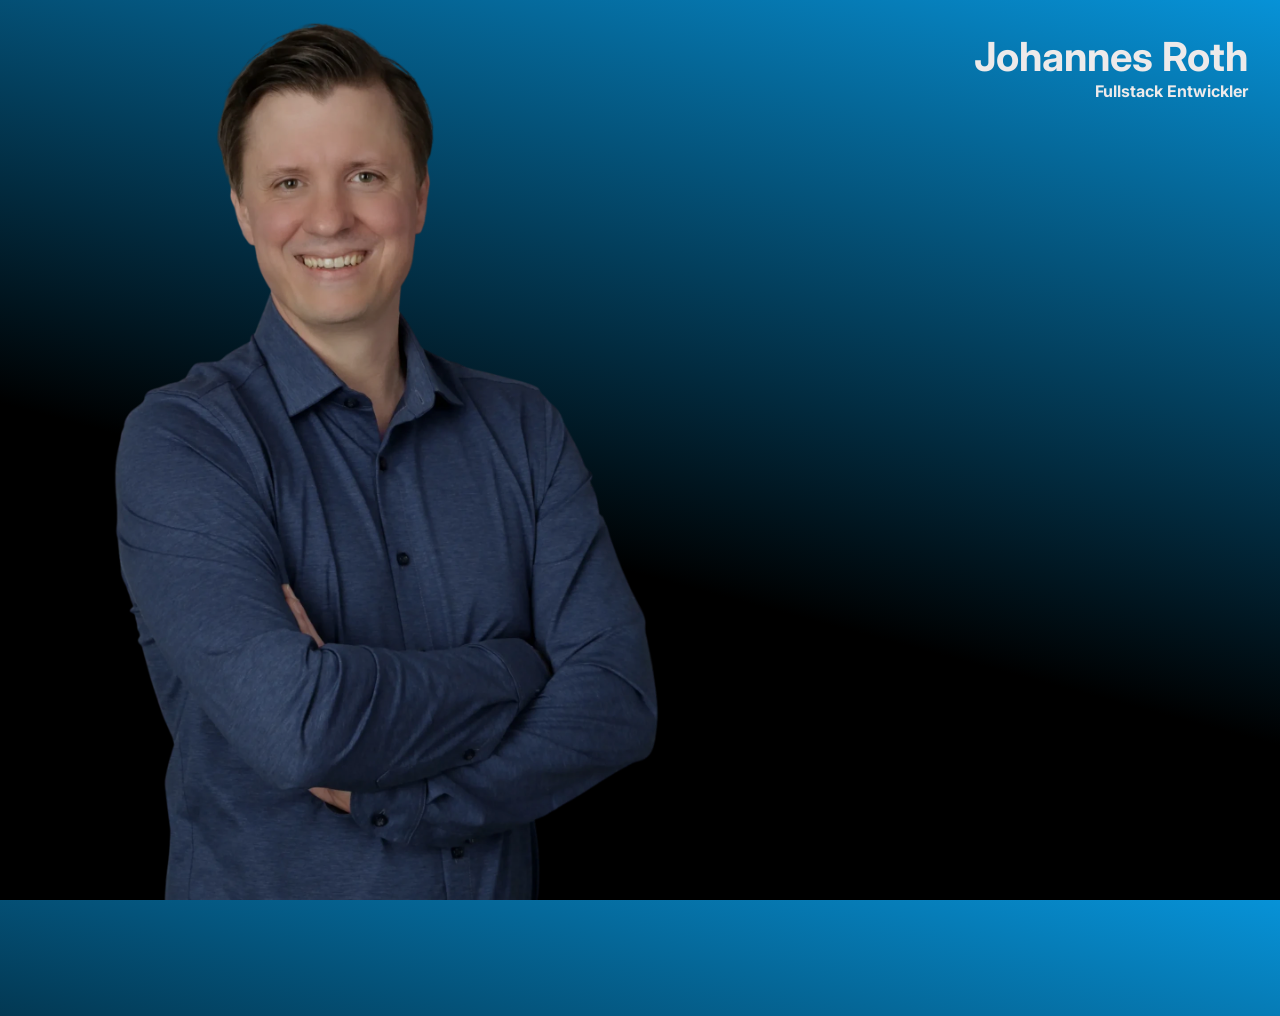
==== index.html @ 800f770d "first commit" ====
<!DOCTYPE html>
<html lang="en">

<head>
    <meta charset="UTF-8">
    <meta name="viewport" content="width=device-width, initial-scale=1.0">
    <title>Johannes Roth - Fullstack Developer</title>
    <link rel="stylesheet" href="./styles/base.css">
    <link rel="stylesheet" href="./styles/styles.css">
    <link rel="stylesheet" href="./styles/header.css">
    <script src="js/animations.js"></script>
    <script src="https://www.w3schools.com/lib/w3.js"></script>
</head>

<body onload="animateTitle()">
    <!-- <header w3-include-html="/html/header.html"></header> -->
    <div class="mainCont">
        <img class="titlePic" src="./assets/img/protrait_small.webp" alt="">
        <div class="title">
            <div class="titleText" id="title">
                <h1>Johannes Roth</h1>
                <h2>Fullstack Entwickler</h2>
            </div>
            <div class="content" id="content">
                <div class="navbar">
                    <nav>
                        <a href="">About me</a>
                        <a href="">TechStack</a>
                        <a href="">Portfolio</a>
                        <a href="">Kontakt</a>
                    </nav>

                    <!-- <div class="icons">
                        <img src="./assets/icons/mail.svg" alt="">
                        <img src="./assets/icons/phone.svg" alt="">
                    </div> -->
                </div>

            </div>
        </div>


    </div>
    <script>w3.includeHTML();</script>
</body>

</html>
---- styles/base.css ----
:root {
    --bg: rgb(1, 3, 6);
    --font: rgb(237, 234, 234);
    --br: 8px;
}

@font-face {
    font-family: 'Inter';
    src: url(./../assets/fonts/Inter/Inter-VariableFont_opsz\,wght.ttf);
    font-weight: 100 900;
    font-style: normal;
    font-size: 14px;
}

body {
    width: 100%;
    height: 100dvh;
    color: var(--font);
    font-family: 'Inter';
    display: flex;
    flex-direction: column;
    overflow: hidden;
    margin: 0;
    padding: 0px 32px;
    box-sizing: border-box;
    /* background-color: var(--bg); */
    background: linear-gradient(15deg, black 40%, rgb(7, 146, 215));
}

h1 {
    font-size: 112px;
    margin: 0;
}

h2 {
    font-size: 72px;
    margin: 0;
}

a {
    color: var(--font);
    text-decoration: none;
}
---- styles/styles.css ----
.titlePic {
    min-width: clamp(300px, 40vw, 500px);
    filter: brightness(80%);
    /* border-radius: 40%; */
    /* margin-bottom: 100px; */
    /* background-color: white; */
}

.mainCont {
    width: 100%;
    height: 100%;
    display: flex;

}

.title {
    flex: 1 1;
    display: flex;
    flex-direction: column;
    align-items: center;
    justify-content: center;
    position: relative;
}

.titleText {
    display: flex;
    flex-direction: column;
    align-items: flex-end;
    /* animation: title 5s ease forwards; */
    position: absolute;
    top: 50%;
    right: 50%;
    transform: translate(50%, -50%);
    transition: top 4s ease-in-out, right 4s ease-in-out, transform 4s ease-in-out;
}

.slide {
    top: 32px;
    right: 0px;
    transform: translate(0, 0);

}

.slide h1 {
    transition: font-size 5s ease-in-out;
    font-size: 40px;

}

.slide h2 {
    transition: font-size 5s ease-in-out;
    font-size: 16px;

}

.content {
    width: 100%;
    height: 100%;
    position: absolute;
    top: 116px;
    left: 0;
    opacity: 0;
}


.show {

    opacity: 1;
    transition: opacity 0.6s ease-in-out;
}

.navbar {
    width: 100%;
    height: 60px;
    display: flex;
    align-items: center;
    justify-content: space-between;
    background-color: rgba(0, 0, 0, 0.153);
    border-radius: var(--br);
    padding: 32px;
    box-sizing: border-box;
}

nav {
    width: 100%;

    display: flex;
    align-items: center;
    /* justify-content: flex-end; */
    gap: 24px;



}

.icons {
    display: flex;
    gap: 24px;
}

.icons img {
    filter: invert(100%);
    width: 24px;
}

@keyframes title {
    0% {
        /* filter: brightness(100%); */
        opacity: 1;

    }

    100% {
        /* filter: brightness(20%); */
        opacity: 0.05;
        top: 0;
    }
}
---- styles/header.css ----
.headerInner {
    width: 100%;
    display: flex;
    justify-content: space-between;
    align-items: center;
}
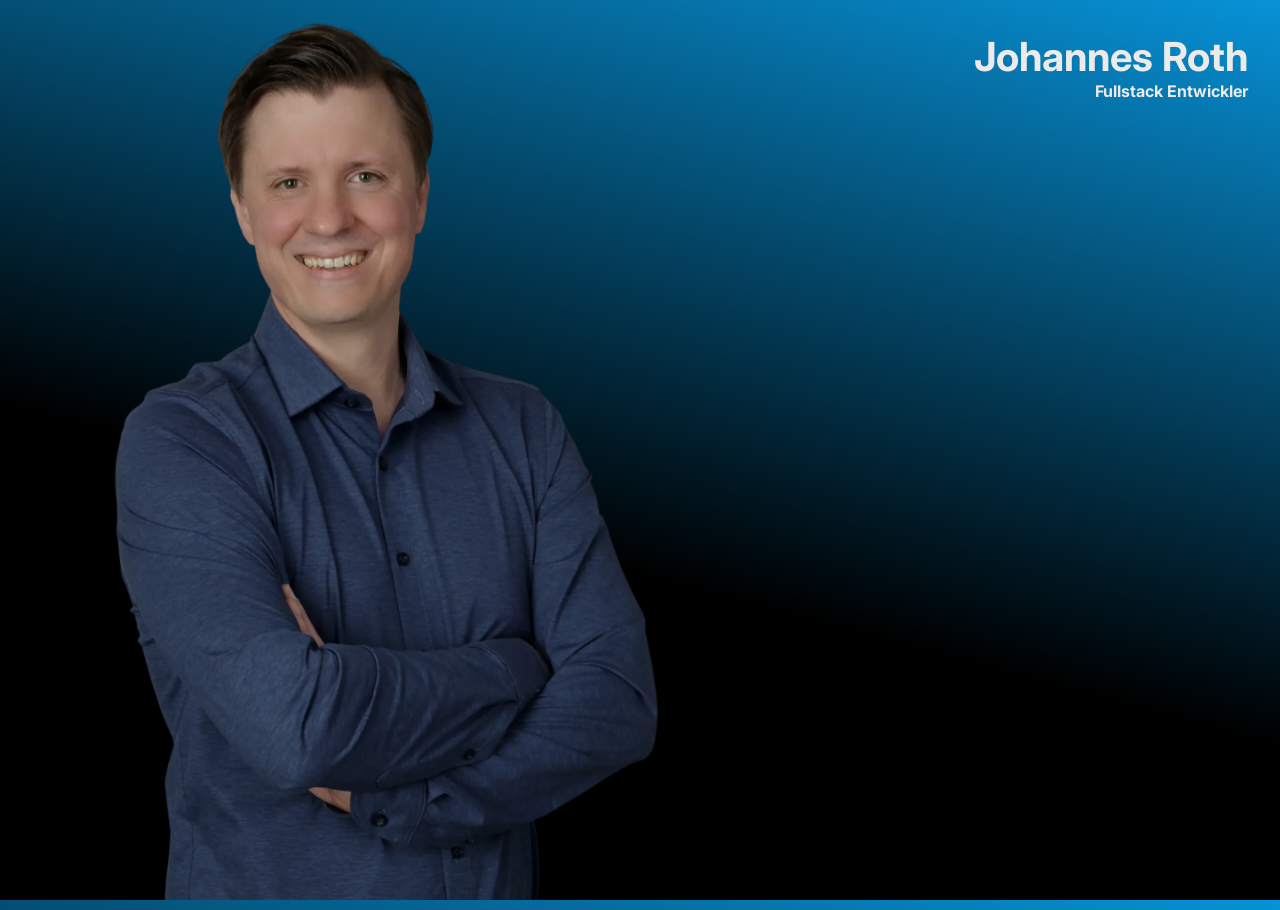
==== commit f7139d7b: "works on stack section" ====
--- a/index.html
+++ b/index.html
@@ -8,12 +8,15 @@
     <link rel="stylesheet" href="./styles/base.css">
     <link rel="stylesheet" href="./styles/styles.css">
     <link rel="stylesheet" href="./styles/header.css">
+    <link rel="stylesheet" href="./styles/stack.css">
+    <script src="js/data.js"></script>
     <script src="js/animations.js"></script>
+    <script src="js/rendering.js"></script>
     <script src="https://www.w3schools.com/lib/w3.js"></script>
 </head>
 
-<body onload="animateTitle()">
-    <!-- <header w3-include-html="/html/header.html"></header> -->
+<body onload="animateTitle(); loadSection('about')">
+
     <div class="mainCont">
         <img class="titlePic" src="./assets/img/protrait_small.webp" alt="">
         <div class="title">
@@ -22,18 +25,12 @@
                 <h2>Fullstack Entwickler</h2>
             </div>
             <div class="content" id="content">
-                <div class="navbar">
-                    <nav>
-                        <a href="">About me</a>
-                        <a href="">TechStack</a>
-                        <a href="">Portfolio</a>
-                        <a href="">Kontakt</a>
-                    </nav>
+                <header w3-include-html="/html/navbar.html"></header>
 
-                    <!-- <div class="icons">
-                        <img src="./assets/icons/mail.svg" alt="">
-                        <img src="./assets/icons/phone.svg" alt="">
-                    </div> -->
+
+                <div>
+                    <div class="section" id="about" w3-include-html="/html/aboutme.html"></div>
+                    <div class="section" id="stack" w3-include-html="/html/stack.html"></div>
                 </div>
 
             </div>
--- a/styles/base.css
+++ b/styles/base.css
@@ -2,6 +2,7 @@
     --bg: rgb(1, 3, 6);
     --font: rgb(237, 234, 234);
     --br: 8px;
+    --ch: calc(100dvh - 166px);
 }
 
 @font-face {
@@ -40,4 +41,9 @@
 a {
     color: var(--font);
     text-decoration: none;
+}
+
+section, div{
+    box-sizing: border-box;
+    margin: 0;
 }
--- a/styles/styles.css
+++ b/styles/styles.css
@@ -1,5 +1,6 @@
 .titlePic {
-    min-width: clamp(300px, 40vw, 500px);
+    min-width: clamp(200px, 30vw, 500px);
+
     filter: brightness(80%);
     /* border-radius: 40%; */
     /* margin-bottom: 100px; */
@@ -55,7 +56,7 @@
 
 .content {
     width: 100%;
-    height: 100%;
+    height: var(--ch);
     position: absolute;
     top: 116px;
     left: 0;
@@ -69,29 +70,7 @@
     transition: opacity 0.6s ease-in-out;
 }
 
-.navbar {
-    width: 100%;
-    height: 60px;
-    display: flex;
-    align-items: center;
-    justify-content: space-between;
-    background-color: rgba(0, 0, 0, 0.153);
-    border-radius: var(--br);
-    padding: 32px;
-    box-sizing: border-box;
-}
 
-nav {
-    width: 100%;
-
-    display: flex;
-    align-items: center;
-    /* justify-content: flex-end; */
-    gap: 24px;
-
-
-
-}
 
 .icons {
     display: flex;
@@ -101,6 +80,25 @@
 .icons img {
     filter: invert(100%);
     width: 24px;
+}
+
+.section {
+    position: absolute;
+    top: 60px;
+    left: 0;
+    width: 100%;
+    height: var(--ch);
+    padding: 24px;
+    display: none;
+
+    justify-content: center;
+    align-items: center;
+    /* border-radius: 30px;
+    border: solid; */
+}
+
+.visible {
+    display: flex !important;
 }
 
 @keyframes title {
--- a/styles/header.css
+++ b/styles/header.css
@@ -1,6 +1,23 @@
-.headerInner {
+.navbar {
     width: 100%;
+    height: 60px;
     display: flex;
+    align-items: center;
     justify-content: space-between;
+    background-color: rgba(0, 0, 0, 0.153);
+    border-radius: var(--br);
+    padding: 32px;
+    box-sizing: border-box;
+}
+
+nav {
+    width: 100%;
+
+    display: flex;
     align-items: center;
+    /* justify-content: flex-end; */
+    gap: 24px;
+
+
+
 }
--- a/styles/stack.css
+++ b/styles/stack.css
@@ -0,0 +1,110 @@
+.skillIcons {
+    width: 100%;
+    display: flex;
+
+    justify-content: center;
+    align-items: flex-start;
+    box-sizing: border-box;
+    gap: 20px;
+
+
+}
+
+.iconContainer {
+    width: 100%;
+    max-width: clamp(360px, 40vw, 900px);
+    /* display: flex;
+    justify-content: flex-start;
+    align-items: flex-start;
+    flex-wrap: wrap; */
+    display: grid;
+    grid-template-columns: repeat(4, 1fr);
+    gap: 20px;
+
+}
+
+.flipCard {
+    width: clamp(90px, 8vw, 200px);
+
+    aspect-ratio: 1/1;
+    gap: 5px;
+    transition: transform 0.6s ease-in-out;
+    perspective: 1000px;
+    transform-style: preserve-3d;
+    cursor: pointer;
+}
+
+
+.flipCardInner {
+    position: relative;
+    width: 100%;
+    height: 100%;
+    transition: transform 0.6s ease-in-out;
+    transform-style: preserve-3d;
+    box-shadow: 2px 2px 10px 0px rgba(255, 253, 253, 0.2);
+    border-radius: 6px;
+    box-sizing: border-box;
+
+    background-color: transparent;
+
+}
+
+.flipCardFront {
+    width: 100%;
+    position: absolute;
+    top: 50%;
+    left: 50%;
+    transform: translate(-50%, -50%);
+
+    display: flex;
+    flex-direction: column;
+    align-items: center;
+    gap: 10px;
+    backface-visibility: hidden;
+
+}
+
+.flipCardBack {
+    position: absolute;
+
+    width: 100%;
+    height: 100%;
+    display: flex;
+    flex-direction: column;
+    align-items: center;
+    backface-visibility: hidden;
+
+    transform: rotateY(180deg);
+}
+
+.flipCardBack span {
+    width: 100%;
+    height: fit-content;
+    position: absolute;
+    top: 50%;
+    left: 50%;
+    transform: translate(-50%, -50%);
+    text-align: center;
+    font-size: 16px;
+    font-weight: 500;
+}
+
+.flipCard:hover .flipCardInner {
+    transform: rotateY(180deg);
+}
+
+.flipCard:hover .flipCardFront {
+    transform: scale(0);
+}
+
+.flipCard img {
+    width: clamp(35px, 3vw, 60px);
+
+}
+
+
+@media(max-width: 1024px){
+    .iconContainer{
+        grid-template-columns: repeat(2, 1fr);
+    }
+}
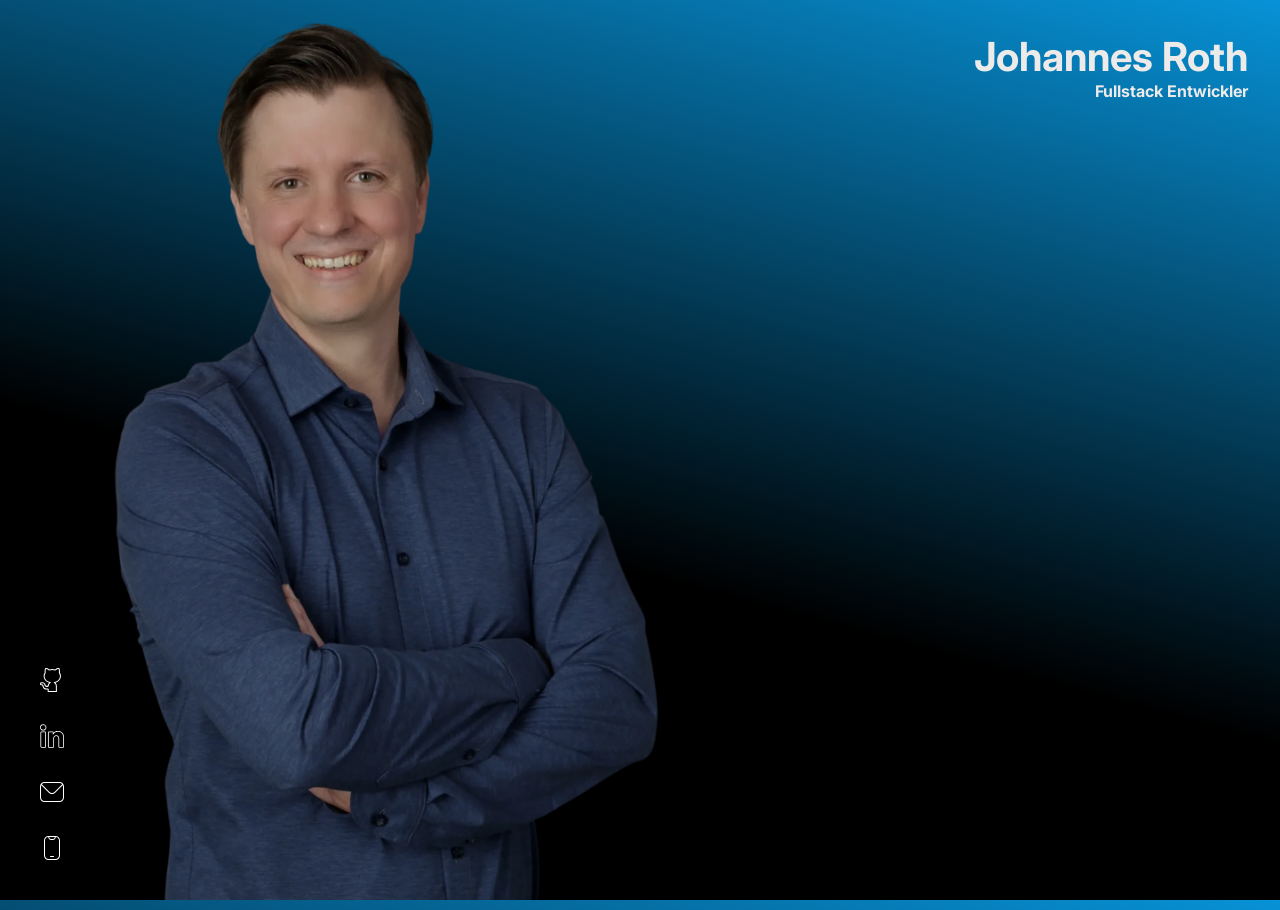
==== commit 2cf19b52: "work on techstack" ====
--- a/index.html
+++ b/index.html
@@ -38,6 +38,25 @@
 
 
     </div>
+    <div class="social">
+        <div>
+            <img src="./assets/icons/social/github.svg" alt="">
+        </div>
+
+        <div>
+            <img src="./assets/icons/social/linkedin.svg" alt="">
+        </div>
+
+        <div>
+            <img src="./assets/icons/social/mail2.svg" alt="">
+        </div>
+
+        <div>
+            <img src="./assets/icons/social/phone.svg" alt="">
+        </div>
+
+     
+    </div>
     <script>w3.includeHTML();</script>
 </body>
 
--- a/styles/base.css
+++ b/styles/base.css
@@ -3,6 +3,7 @@
     --font: rgb(237, 234, 234);
     --br: 8px;
     --ch: calc(100dvh - 166px);
+    --blue: rgb(7, 146, 215);
 }
 
 @font-face {
@@ -43,7 +44,8 @@
     text-decoration: none;
 }
 
-section, div{
+section,
+div {
     box-sizing: border-box;
     margin: 0;
 }
--- a/styles/styles.css
+++ b/styles/styles.css
@@ -92,13 +92,40 @@
     display: none;
 
     justify-content: center;
-    align-items: center;
+    /* align-items: center; */
     /* border-radius: 30px;
     border: solid; */
 }
 
 .visible {
     display: flex !important;
+}
+
+.social {
+    position: fixed;
+    left: 32px;
+    bottom: 32px;
+    display: flex;
+    flex-direction: column;
+    gap: 16px;
+}
+
+.social div {
+    display: flex;
+    align-items: center;
+    justify-content: center;
+    padding: 8px;
+    border-radius: 100px;
+    cursor: pointer;
+    /* box-shadow: 0px 0px 10px 6px var(--blue); */
+}
+
+.social div:hover {
+    box-shadow: 0px 0px 10px 6px var(--blue);
+}
+
+.social div img {
+    width: 24px;
 }
 
 @keyframes title {
--- a/styles/stack.css
+++ b/styles/stack.css
@@ -2,7 +2,7 @@
     width: 100%;
     display: flex;
 
-    justify-content: center;
+    justify-content: flex-end;
     align-items: flex-start;
     box-sizing: border-box;
     gap: 20px;
@@ -27,7 +27,7 @@
     width: clamp(90px, 8vw, 200px);
 
     aspect-ratio: 1/1;
-    gap: 5px;
+    gap: 0px;
     transition: transform 0.6s ease-in-out;
     perspective: 1000px;
     transform-style: preserve-3d;
@@ -41,7 +41,7 @@
     height: 100%;
     transition: transform 0.6s ease-in-out;
     transform-style: preserve-3d;
-    box-shadow: 2px 2px 10px 0px rgba(255, 253, 253, 0.2);
+    box-shadow: 0px 0px 10px 0px rgba(255, 255, 255, 0.189);
     border-radius: 6px;
     box-sizing: border-box;
 
@@ -85,7 +85,7 @@
     left: 50%;
     transform: translate(-50%, -50%);
     text-align: center;
-    font-size: 16px;
+    font-size: clamp(14px, 3vw, 18px);
     font-weight: 500;
 }
 
@@ -102,9 +102,17 @@
 
 }
 
+.aboutme{
+    width: 100%;
+    height: 100%;
+    display: grid;
+    grid-template-columns: repeat(2, 1fr);
+    /* background-color: beige; */
+}
 
+/* 
 @media(max-width: 1024px){
     .iconContainer{
         grid-template-columns: repeat(2, 1fr);
     }
-}+} */
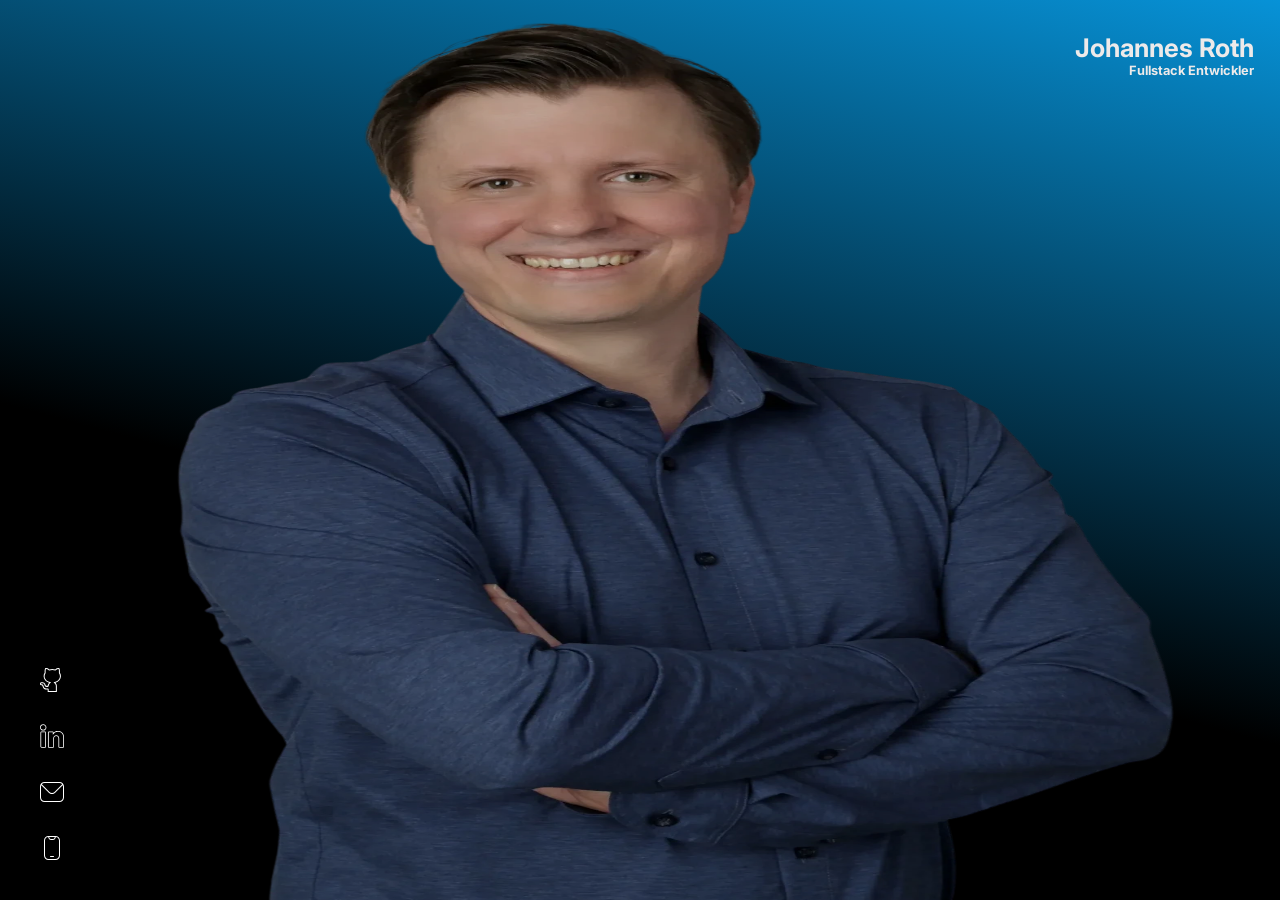
==== commit ba56cf4c: "responsive design" ====
--- a/index.html
+++ b/index.html
@@ -7,8 +7,10 @@
     <title>Johannes Roth - Fullstack Developer</title>
     <link rel="stylesheet" href="./styles/base.css">
     <link rel="stylesheet" href="./styles/styles.css">
-    <link rel="stylesheet" href="./styles/header.css">
+    <link rel="stylesheet" href="styles/header.css">
+    <link rel="stylesheet" href="./styles/navbar.css">
     <link rel="stylesheet" href="./styles/stack.css">
+    <link rel="stylesheet" href="./styles/aboutme.css">
     <script src="js/data.js"></script>
     <script src="js/animations.js"></script>
     <script src="js/rendering.js"></script>
@@ -16,10 +18,11 @@
 </head>
 
 <body onload="animateTitle(); loadSection('about')">
+    <header class="header" w3-include-html="/html/header.html"></header>
+    <div class="mainCont">
 
-    <div class="mainCont">
         <img class="titlePic" src="./assets/img/protrait_small.webp" alt="">
-        <div class="title">
+        <div class="dynamicContent">
             <div class="titleText" id="title">
                 <h1>Johannes Roth</h1>
                 <h2>Fullstack Entwickler</h2>
@@ -28,14 +31,16 @@
                 <header w3-include-html="/html/navbar.html"></header>
 
 
-                <div>
-                    <div class="section" id="about" w3-include-html="/html/aboutme.html"></div>
-                    <div class="section" id="stack" w3-include-html="/html/stack.html"></div>
-                </div>
+
+                <div class="section" id="about" w3-include-html="/html/aboutme.html"></div>
+                <div class="section" id="stack" w3-include-html="/html/stack.html"></div>
+
 
             </div>
         </div>
 
+        <!-- <div class="sectionResp" w3-include-html="/html/aboutme.html"></div>
+        <div class="sectionResp" w3-include-html="/html/stack.html"></div> -->
 
     </div>
     <div class="social">
@@ -55,9 +60,11 @@
             <img src="./assets/icons/social/phone.svg" alt="">
         </div>
 
-     
+
     </div>
-    <script>w3.includeHTML();</script>
+    <script>w3.includeHTML(() => {
+            renderSkillIcons();
+        });</script>
 </body>
 
 </html>
--- a/styles/base.css
+++ b/styles/base.css
@@ -4,6 +4,7 @@
     --br: 8px;
     --ch: calc(100dvh - 166px);
     --blue: rgb(7, 146, 215);
+    --sdw: 0px 0px 10px 6px var(--blue);
 }
 
 @font-face {
@@ -16,6 +17,7 @@
 
 body {
     width: 100%;
+    max-width: 2560px;
     height: 100dvh;
     color: var(--font);
     font-family: 'Inter';
@@ -23,20 +25,22 @@
     flex-direction: column;
     overflow: hidden;
     margin: 0;
-    padding: 0px 32px;
+   
     box-sizing: border-box;
     /* background-color: var(--bg); */
     background: linear-gradient(15deg, black 40%, rgb(7, 146, 215));
 }
 
 h1 {
-    font-size: 112px;
+    font-size: clamp(56px, 5vw, 112px);
     margin: 0;
+    white-space: nowrap;
 }
 
 h2 {
-    font-size: 72px;
+    font-size: clamp(36px, 3vw, 72px);
     margin: 0;
+    white-space: nowrap;
 }
 
 a {
@@ -44,8 +48,41 @@
     text-decoration: none;
 }
 
+p {
+    margin: 0;
+}
+
 section,
 div {
     box-sizing: border-box;
     margin: 0;
+}
+
+button {
+    display: flex;
+    justify-content: center;
+    align-items: center;
+    padding: 12px 24px;
+    /* background-color: var(--blue); */
+    background-color: transparent;
+    border: none;
+    /* border: solid 1px var(--blue); */
+    box-shadow: 0px 0px 6px 0px var(--blue);
+    border-radius: var(--br);
+    color: var(--font);
+    transition: border 0.3s ease-in-out, box-shadow 0.6s ease-in-out, transform 0.3s ease-in-out;
+    cursor: pointer;
+}
+
+button:hover {
+
+    box-shadow: var(--sdw);
+}
+
+button:active {
+    transform: scale(0.95);
+}
+
+@media(max-width:1024px) {
+    
 }
--- a/styles/styles.css
+++ b/styles/styles.css
@@ -9,12 +9,13 @@
 
 .mainCont {
     width: 100%;
-    height: 100%;
+    height: 100dvh;
     display: flex;
+    padding: 0 clamp(12px, 2vw, 32px);
 
 }
 
-.title {
+.dynamicContent {
     flex: 1 1;
     display: flex;
     flex-direction: column;
@@ -32,7 +33,7 @@
     top: 50%;
     right: 50%;
     transform: translate(50%, -50%);
-    transition: top 4s ease-in-out, right 4s ease-in-out, transform 4s ease-in-out;
+    transition: top 3s ease-in-out, right 3s ease-in-out, transform 3s ease-in-out;
 }
 
 .slide {
@@ -44,21 +45,24 @@
 
 .slide h1 {
     transition: font-size 5s ease-in-out;
-    font-size: 40px;
+    font-size: clamp(20px, 2vw, 40px);
 
 }
 
 .slide h2 {
     transition: font-size 5s ease-in-out;
-    font-size: 16px;
+    font-size: clamp(12px, 1vw, 16px);
 
 }
 
 .content {
     width: 100%;
+
     height: var(--ch);
+    display: flex;
+    flex-direction: column;
     position: absolute;
-    top: 116px;
+    top: clamp(96px, 5vw, 116px);
     left: 0;
     opacity: 0;
 }
@@ -97,6 +101,15 @@
     border: solid; */
 }
 
+.sectionInner {
+    width: 100%;
+    display: flex;
+    flex-direction: column;
+    gap: 24px;
+}
+
+
+
 .visible {
     display: flex !important;
 }
@@ -128,6 +141,8 @@
     width: 24px;
 }
 
+
+
 @keyframes title {
     0% {
         /* filter: brightness(100%); */
@@ -140,4 +155,38 @@
         opacity: 0.05;
         top: 0;
     }
+}
+
+@media(max-width:1024px) {
+    .mainCont {
+        flex-direction: column;
+        overflow-y: scroll;
+    }
+
+    /* .dynamicContent {
+        display: none;
+    } */
+    .section {
+        display: flex;
+        position: static;
+        height: fit-content;
+    }
+
+    .social {
+        display: none;
+    }
+
+    .titleText {
+        display: none;
+    }
+
+    .content {
+        opacity: 1;
+    }
+}
+
+@media(min-width:1024px) {
+    .sectionHeadline {
+        display: none;
+    }
 }
--- a/styles/header.css
+++ b/styles/header.css
@@ -1,23 +1,34 @@
-.navbar {
+.header {
     width: 100%;
-    height: 60px;
+    height: 40px;
+    padding: 12px;
     display: flex;
-    align-items: center;
-    justify-content: space-between;
-    background-color: rgba(0, 0, 0, 0.153);
-    border-radius: var(--br);
-    padding: 32px;
-    box-sizing: border-box;
+   
+    background-color: rgba(255, 255, 255, 0.069);
+    backdrop-filter: blur(10px);
+
 }
 
-nav {
-    width: 100%;
+.titleTextResp {
+    display: flex;
+    flex-direction: column;
+    align-items: flex-end;
+    /* animation: title 5s ease forwards; */
 
-    display: flex;
-    align-items: center;
-    /* justify-content: flex-end; */
-    gap: 24px;
+    transition: top 3s ease-in-out, right 3s ease-in-out, transform 3s ease-in-out;
+}
+
+.titleTextResp h1 {
+    font-size: 18px;
+}
+
+.titleTextResp h2 {
+    font-size: 10px;
+}
 
 
-
+@media(min-width: 1025px) {
+    .header {
+        display: none;
+    }
 }
--- a/styles/navbar.css
+++ b/styles/navbar.css
@@ -0,0 +1,54 @@
+.navbar {
+    width: 100%;
+    height: 60px;
+    display: flex;
+    align-items: center;
+    justify-content: space-between;
+    background-color: rgba(0, 0, 0, 0.153);
+    border-radius: var(--br);
+    padding: 0 clamp(16px, 2vw, 32px);
+    box-sizing: border-box;
+}
+
+nav {
+    width: 100%;
+
+    display: flex;
+    align-items: center;
+    /* justify-content: flex-end; */
+    gap: clamp(8px, 1vw, 24px);
+
+
+
+}
+
+.navLink {
+    display: flex;
+    justify-content: center;
+    align-items: center;
+    padding: 8px 12px;
+    border-radius: var(--br);
+    cursor: pointer;
+    transition: color 0.6s ease-in-out;
+}
+
+.navLink p {
+    font-size: clamp(14px, 1vw, 16px);
+}
+
+.navLink:hover {
+    box-shadow: var(--sdw)
+}
+
+.activated {
+    color: var(--blue);
+}
+
+@media(max-width:1024px) {
+    .navbar {
+        /* justify-content: center; */
+        display: none;
+    }
+
+    
+}
--- a/styles/stack.css
+++ b/styles/stack.css
@@ -1,3 +1,4 @@
+
 .skillIcons {
     width: 100%;
     display: flex;
@@ -12,7 +13,8 @@
 
 .iconContainer {
     width: 100%;
-    max-width: clamp(360px, 40vw, 900px);
+    /* max-width: clamp(420px, 40vw, 900px); */
+    max-width: 900px;
     /* display: flex;
     justify-content: flex-start;
     align-items: flex-start;
@@ -24,7 +26,8 @@
 }
 
 .flipCard {
-    width: clamp(90px, 8vw, 200px);
+    width: 100%;
+    /* width: clamp(90px, 10vw, 200px); */
 
     aspect-ratio: 1/1;
     gap: 0px;
@@ -85,7 +88,7 @@
     left: 50%;
     transform: translate(-50%, -50%);
     text-align: center;
-    font-size: clamp(14px, 3vw, 18px);
+    font-size: clamp(12px, 1vw, 18px);
     font-weight: 500;
 }
 
@@ -102,7 +105,7 @@
 
 }
 
-.aboutme{
+.aboutme {
     width: 100%;
     height: 100%;
     display: grid;
@@ -110,9 +113,16 @@
     /* background-color: beige; */
 }
 
-/* 
-@media(max-width: 1024px){
-    .iconContainer{
-        grid-template-columns: repeat(2, 1fr);
+
+@media(max-width: 1024px) {
+    .skillIcons {
+        justify-content: center;
     }
-} */+
+}
+
+@media(max-width:600px) {
+    .iconContainer {
+        grid-template-columns: repeat(3, 1fr);
+    }
+}
--- a/styles/aboutme.css
+++ b/styles/aboutme.css
@@ -0,0 +1,14 @@
+.aboutme {
+    width: 100%;
+    height: 100%;
+    display: flex;
+    flex-direction: column;
+    justify-content: flex-start;
+    align-items: flex-end;
+    gap: 112px;
+}
+
+.aboutme p {
+    max-width: 800px;
+
+}
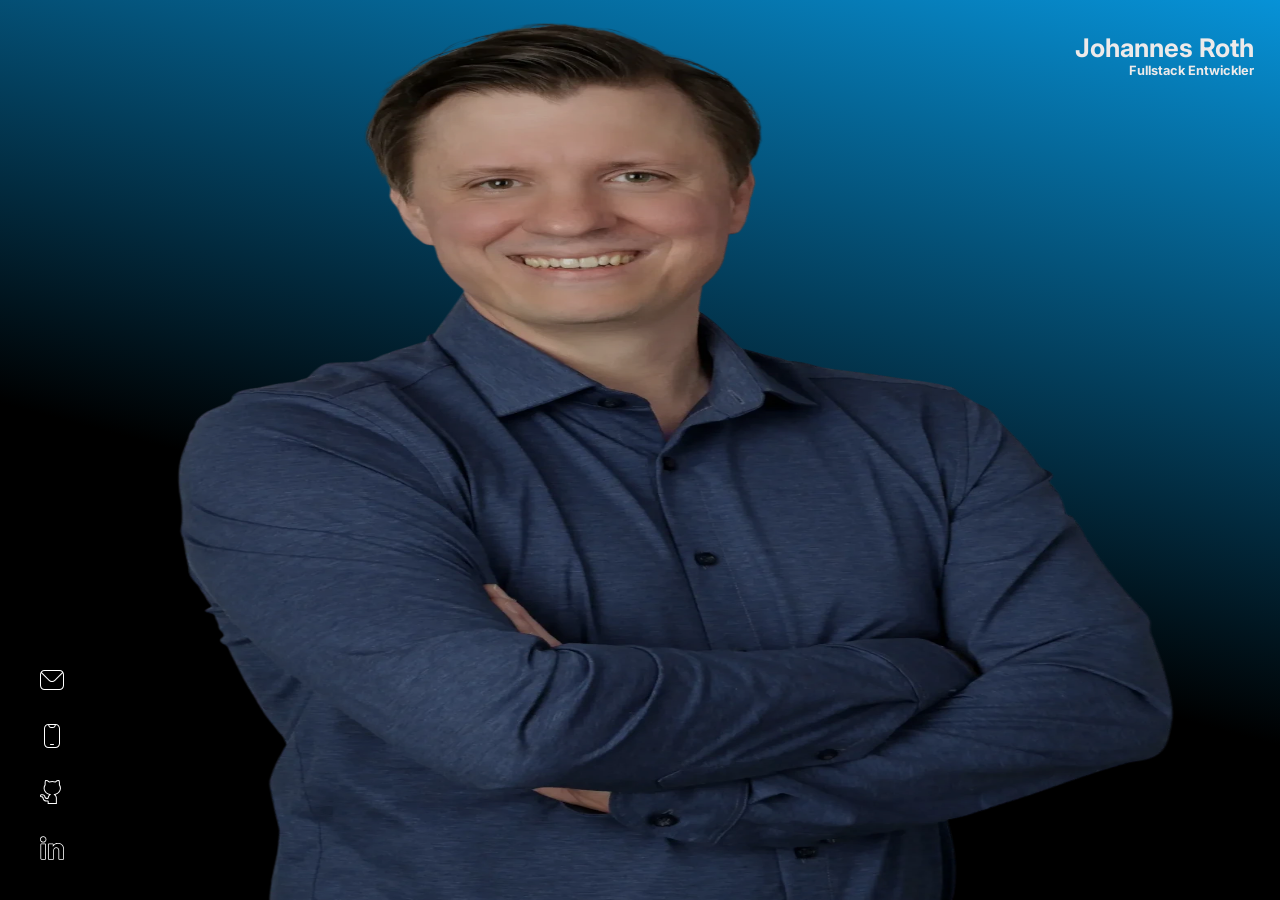
==== commit ffd7db29: "header optimized" ====
--- a/index.html
+++ b/index.html
@@ -17,7 +17,7 @@
     <script src="https://www.w3schools.com/lib/w3.js"></script>
 </head>
 
-<body onload="animateTitle(); loadSection('about')">
+<body onload="animateTitle(); loadSection('about')" onresize="loadSection('about')">
     <header class="header" w3-include-html="/html/header.html"></header>
     <div class="mainCont">
 
@@ -43,25 +43,28 @@
         <div class="sectionResp" w3-include-html="/html/stack.html"></div> -->
 
     </div>
+    
     <div class="social">
-        <div>
-            <img src="./assets/icons/social/github.svg" alt="">
-        </div>
 
-        <div>
-            <img src="./assets/icons/social/linkedin.svg" alt="">
-        </div>
+    <div>
+        <img src="./assets/icons/social/mail2.svg" alt="">
+    </div>
 
-        <div>
-            <img src="./assets/icons/social/mail2.svg" alt="">
-        </div>
+    <div>
+        <img src="./assets/icons/social/phone.svg" alt="">
+    </div>
+    <div>
+        <img src="./assets/icons/social/github.svg" alt="">
+    </div>
 
-        <div>
-            <img src="./assets/icons/social/phone.svg" alt="">
-        </div>
+    <div>
+        <img src="./assets/icons/social/linkedin.svg" alt="">
+    </div>
 
 
-    </div>
+
+
+</div>
     <script>w3.includeHTML(() => {
             renderSkillIcons();
         });</script>
--- a/styles/base.css
+++ b/styles/base.css
@@ -53,7 +53,7 @@
 }
 
 section,
-div {
+div, header {
     box-sizing: border-box;
     margin: 0;
 }
--- a/styles/styles.css
+++ b/styles/styles.css
@@ -62,7 +62,7 @@
     display: flex;
     flex-direction: column;
     position: absolute;
-    top: clamp(96px, 5vw, 116px);
+    top: clamp(96px, 6vw, 116px);
     left: 0;
     opacity: 0;
 }
@@ -141,7 +141,31 @@
     width: 24px;
 }
 
-
+.socialResp {
+   
+    display: flex;
+    justify-content: flex-end;
+    align-items: center;
+   
+}
+
+.socialResp div {
+    display: flex;
+    align-items: center;
+    justify-content: center;
+    padding: 8px;
+    border-radius: 100px;
+    cursor: pointer;
+    /* box-shadow: 0px 0px 10px 6px var(--blue); */
+}
+
+.socialResp div img {
+    width: 24px;
+}
+
+.socialResp div:hover {
+    box-shadow: 0px 0px 10px 6px white;
+}
 
 @keyframes title {
     0% {
--- a/styles/header.css
+++ b/styles/header.css
@@ -1,12 +1,20 @@
 .header {
     width: 100%;
-    height: 40px;
+    height: 60px;
     padding: 12px;
     display: flex;
-   
-    background-color: rgba(255, 255, 255, 0.069);
-    backdrop-filter: blur(10px);
 
+    /* background-color: rgba(255, 255, 255, 0.069); */
+    /* backdrop-filter: blur(10px); */
+
+}
+
+.headerInner {
+    width: 100%;
+    height: 100%;
+    display: flex;
+    justify-content: space-between;
+    align-items: center;
 }
 
 .titleTextResp {
--- a/styles/navbar.css
+++ b/styles/navbar.css
@@ -51,4 +51,13 @@
     }
 
     
+}
+
+@media(max-width:1180px) {
+    nav {
+        justify-content: center;
+
+    }
+
+    
 }
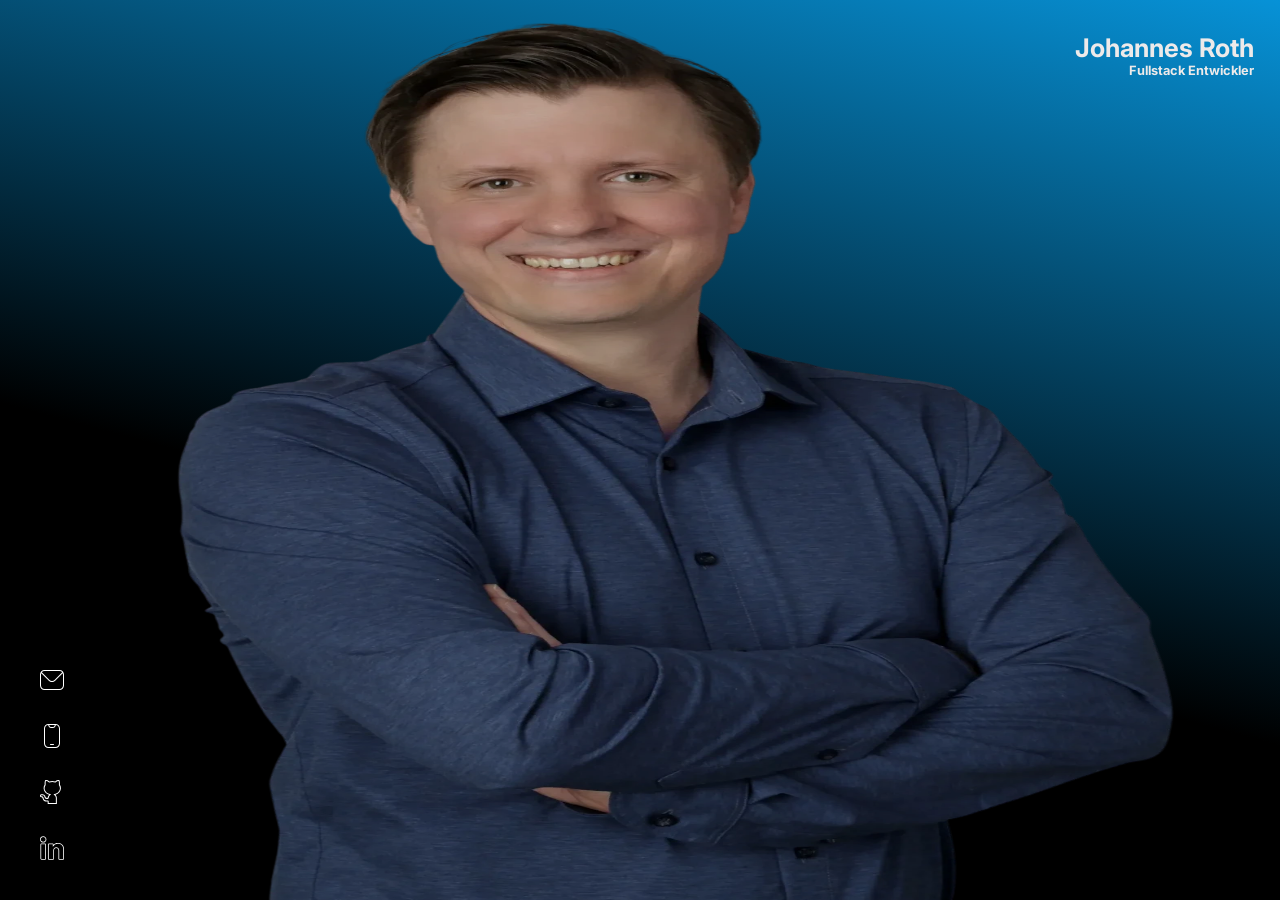
==== commit a84d5cf1: "responsiv design" ====
--- a/index.html
+++ b/index.html
@@ -3,21 +3,24 @@
 
 <head>
     <meta charset="UTF-8">
-    <meta name="viewport" content="width=device-width, initial-scale=1.0">
+    <meta name="viewport" content="width=device-width, initial-scale=1.0, maximum-scale=1.0">
     <title>Johannes Roth - Fullstack Developer</title>
     <link rel="stylesheet" href="./styles/base.css">
     <link rel="stylesheet" href="./styles/styles.css">
-    <link rel="stylesheet" href="styles/header.css">
+    <link rel="stylesheet" href="./styles/header.css">
     <link rel="stylesheet" href="./styles/navbar.css">
     <link rel="stylesheet" href="./styles/stack.css">
     <link rel="stylesheet" href="./styles/aboutme.css">
-    <script src="js/data.js"></script>
-    <script src="js/animations.js"></script>
-    <script src="js/rendering.js"></script>
+    <link rel="stylesheet" href="./styles/contact.css">
+    <script src="./js/data.js"></script>
+    <script src="./js/animations.js"></script>
+    <script src="./js/rendering.js"></script>
+    <script src="./js/sendMessage.js"></script>
+    <script src="./js/validation.js"></script>
     <script src="https://www.w3schools.com/lib/w3.js"></script>
 </head>
 
-<body onload="animateTitle(); loadSection('about')" onresize="loadSection('about')">
+<body onload="animateTitle(); loadSection('about')" onresize="loadSection('contact')">
     <header class="header" w3-include-html="/html/header.html"></header>
     <div class="mainCont">
 
@@ -34,6 +37,7 @@
 
                 <div class="section" id="about" w3-include-html="/html/aboutme.html"></div>
                 <div class="section" id="stack" w3-include-html="/html/stack.html"></div>
+                 <div class="section" id="contact" w3-include-html="/html/contact.html"></div>
 
 
             </div>
--- a/styles/base.css
+++ b/styles/base.css
@@ -2,9 +2,14 @@
     --bg: rgb(1, 3, 6);
     --font: rgb(237, 234, 234);
     --br: 8px;
-    --ch: calc(100dvh - 166px);
+    --ch: calc(100dvh - 176px);
     --blue: rgb(7, 146, 215);
     --sdw: 0px 0px 10px 6px var(--blue);
+    --sdwl: 0px 0px 6px 0px var(--blue);
+    --sdwe: 0px 0px 6px 0px var(--err);
+    --sdww: 0px 0px 10px 0px rgba(255, 255, 255, 0.189);
+    --bbg: rgba(0, 0, 0, 0.153);
+    --err: rgb(245, 93, 93);
 }
 
 @font-face {
@@ -13,6 +18,10 @@
     font-weight: 100 900;
     font-style: normal;
     font-size: 14px;
+}
+
+html{
+    overflow: hidden !important;
 }
 
 body {
@@ -25,7 +34,7 @@
     flex-direction: column;
     overflow: hidden;
     margin: 0;
-   
+
     box-sizing: border-box;
     /* background-color: var(--bg); */
     background: linear-gradient(15deg, black 40%, rgb(7, 146, 215));
@@ -53,7 +62,8 @@
 }
 
 section,
-div, header {
+div,
+header {
     box-sizing: border-box;
     margin: 0;
 }
@@ -67,7 +77,7 @@
     background-color: transparent;
     border: none;
     /* border: solid 1px var(--blue); */
-    box-shadow: 0px 0px 6px 0px var(--blue);
+    box-shadow: var(--sdwl);
     border-radius: var(--br);
     color: var(--font);
     transition: border 0.3s ease-in-out, box-shadow 0.6s ease-in-out, transform 0.3s ease-in-out;
@@ -83,6 +93,78 @@
     transform: scale(0.95);
 }
 
-@media(max-width:1024px) {
-    
-}+
+input {
+    all: unset;
+    width: 100%;
+    font-size: 14px;
+}
+
+input::placeholder {
+    font-size: 12px;
+    color: var(--font);
+}
+
+input:focus::placeholder {
+    opacity: 0;
+}
+
+input:focus {
+    box-shadow: var(--sdww);
+
+    input:-webkit-autofill,
+    input:-webkit-autofill:hover,
+    input:-webkit-autofill:focus,
+    textarea:-webkit-autofill,
+    select:-webkit-autofill {
+        -webkit-box-shadow: 0 0 0px 1000px white inset !important;
+        box-shadow: 0 0 0px 1000px white inset !important;
+        -webkit-text-fill-color: #000 !important;
+        background-color: white !important;
+    }
+}
+
+
+textarea {
+
+    all: unset;
+    width: 100%;
+
+    height: 100px;
+    overflow: auto;
+    resize: none;
+    -webkit-appearance: none;
+    -moz-appearance: none;
+    appearance: none;
+    scrollbar-width: none;
+    -ms-overflow-style: none;
+    border: var(--border);
+    border-radius: var(--radius);
+    padding: 16px;
+    box-sizing: border-box;
+    font-size: 14px;
+    font-family: 'Inter';
+
+
+}
+
+textarea::placeholder {
+    font-size: 12px;
+    color: var(--font);
+}
+
+textarea:focus::placeholder {
+    opacity: 0;
+}
+
+textarea:focus,
+textarea:active {
+    outline: none;
+    box-shadow: var(--sdww);
+}
+
+textarea::-webkit-scrollbar {
+    display: none;
+}
+
+@media(max-width:1024px) {}
--- a/styles/styles.css
+++ b/styles/styles.css
@@ -58,13 +58,14 @@
 .content {
     width: 100%;
 
-    height: var(--ch);
+    height: calc(100dvh - 126px);
     display: flex;
     flex-direction: column;
     position: absolute;
     top: clamp(96px, 6vw, 116px);
     left: 0;
     opacity: 0;
+
 }
 
 
@@ -91,10 +92,10 @@
     top: 60px;
     left: 0;
     width: 100%;
-    height: var(--ch);
-    padding: 24px;
+    height: calc(100dvh - 166px);
+    /* min-height: fit-content; */
+    padding: 24px 0;
     display: none;
-
     justify-content: center;
     /* align-items: center; */
     /* border-radius: 30px;
@@ -142,11 +143,11 @@
 }
 
 .socialResp {
-   
+
     display: flex;
     justify-content: flex-end;
     align-items: center;
-   
+
 }
 
 .socialResp div {
--- a/styles/navbar.css
+++ b/styles/navbar.css
@@ -4,7 +4,7 @@
     display: flex;
     align-items: center;
     justify-content: space-between;
-    background-color: rgba(0, 0, 0, 0.153);
+    background-color: var(--bbg);
     border-radius: var(--br);
     padding: 0 clamp(16px, 2vw, 32px);
     box-sizing: border-box;
--- a/styles/stack.css
+++ b/styles/stack.css
@@ -1,4 +1,3 @@
-
 .skillIcons {
     width: 100%;
     display: flex;
@@ -44,7 +43,7 @@
     height: 100%;
     transition: transform 0.6s ease-in-out;
     transform-style: preserve-3d;
-    box-shadow: 0px 0px 10px 0px rgba(255, 255, 255, 0.189);
+    box-shadow: var(--sdww);
     border-radius: 6px;
     box-sizing: border-box;
 
--- a/styles/contact.css
+++ b/styles/contact.css
@@ -0,0 +1,289 @@
+.contactSection {
+    width: 100%;
+    height: 100%;
+
+
+    overflow-y: scroll;
+    display: flex;
+    flex-direction: column;
+    align-items: flex-end;
+    gap: 32px;
+    /* overflow-y: scroll; */
+}
+
+.contactInner {
+    width: 100%;
+    max-width: 1200px;
+
+    display: flex;
+    justify-content: flex-end;
+    gap: 64px
+}
+
+.contactInfo {
+    width: 100%;
+    height: 100%;
+    display: flex;
+    flex-direction: column;
+    gap: 16px;
+    padding: 0 12px;
+}
+
+.headlineCont {
+    width: 100%;
+    max-width: 1200px;
+    display: flex;
+    padding: 0 12px;
+    gap: clamp(8px, 2vw, 16px);
+}
+
+.headImage {
+    width: clamp(28px, 6vw, 32px) !important;
+
+
+}
+
+
+.contactData {
+    width: 100%;
+    /* max-width: 500px; */
+    display: flex;
+    flex-direction: column;
+    align-items: flex-start;
+    gap: 32px;
+
+}
+
+.contactData p {
+    font-size: 14px;
+}
+
+.clink {
+    display: flex;
+    align-items: center;
+    gap: 8px;
+}
+
+.clink a {
+    font-size: 18px;
+    padding: 0;
+}
+
+.clink img {
+    width: 20px;
+}
+
+.contactNumbers {
+    display: flex;
+    flex-direction: column;
+    gap: 32px;
+}
+
+.contact {
+    width: 100%;
+    display: flex;
+    flex-direction: column;
+    gap: 8px;
+}
+
+.contactFormCont {
+    width: 100%;
+    max-width: 600px;
+    height: 100%;
+    display: flex;
+    padding: 0 12px;
+    /* overflow-y: scroll; */
+    border-radius: var(--br);
+}
+
+
+.inputCont {
+    width: 100%;
+    display: flex;
+    flex-direction: column;
+    position: relative;
+
+
+}
+
+.inputfield {
+    width: 100%;
+    height: 40px;
+    display: flex;
+    align-items: center;
+    justify-content: space-between;
+    gap: 8px;
+    border: var(--border);
+    border-radius: 5px;
+    padding: 0 16px;
+    /* background-color: var(--bbg); */
+    background-color: rgba(255, 255, 255, 0.072);
+    /* box-shadow: var(--sdww); */
+    /* transition: border-width 0.3s ease-in-out, border-color 0.3s ease-in-out; */
+    box-sizing: border-box;
+}
+
+
+
+textarea {
+    height: 180px;
+    border: var(--border);
+    border-radius: 5px;
+    /* background-color: var(--bbg); */
+    background-color: rgba(255, 255, 255, 0.072);
+    /* box-shadow: var(--sdww); */
+}
+
+.inputfield input {
+    width: 100% !important;
+}
+
+.inputfield img {
+    width: 16px;
+    height: 16px;
+    opacity: 0.5;
+}
+
+.validation {
+    width: 100%;
+    height: 24px;
+    display: flex;
+    flex-direction: column;
+    gap: 8px;
+
+    padding-left: 4px;
+    padding-top: 4px;
+    padding: 4px;
+
+    font-size: 12px;
+    color: var(--err);
+}
+
+.privacyPolicy {
+    display: flex;
+    align-items: flex-start;
+    gap: 16px;
+
+}
+
+.privacyPolicy p {
+    font-size: 14px;
+}
+
+.privacyLink {
+    color: var(--hlt1);
+    padding: 0;
+}
+
+.submitBtn {
+    width: 100%;
+    padding: 24px 0;
+    display: flex;
+    justify-content: flex-end;
+
+}
+
+.error {
+    box-shadow: var(--sdwe);
+
+
+}
+
+.d_none {
+    display: none;
+}
+
+.confirmWrapper {
+    width: calc(100% - (clamp(12px, 3vw, 56px)*2));
+    max-width: fit-content;
+    position: fixed;
+    bottom: 156px;
+    right: -500px;
+    color: var(--font);
+    display: flex;
+    align-items: center;
+    gap: 12px;
+    padding: 32px 48px;
+    box-shadow: var(--shdw);
+    border-radius: var(--radius);
+    /* background-color: var(--bbg); */
+    border-radius: var(--br);
+    box-shadow: var(--sdwl);
+    transition: right 0.5s ease-in-out;
+    z-index: 10;
+}
+
+.confirmWrapper img {
+    width: 32px;
+    margin-bottom: 12px;
+}
+
+.errorImg {
+    margin: 0 !important;
+}
+
+.showConfirm {
+    right: clamp(12px, 3vw, 56px) !important;
+}
+
+.zindex {
+    z-index: 1 !important;
+}
+
+.checkbox {
+    min-width: 24px;
+    min-height: 24px;
+    max-width: 24px;
+    max-height: 24px;
+    display: flex;
+    align-items: center;
+    justify-content: center;
+    /* border:solid 1px white; */
+    /* box-shadow: var(--sdw); */
+    /* background-color: var(--bbg); */
+    box-shadow: var(--sdwl);
+    border-radius: 5px;
+    cursor: pointer;
+    z-index: 2;
+    transition: box-shadow 0.3s ease-in-out;
+}
+
+.checkbox:hover {
+    box-shadow: var(--sdw);
+}
+
+.checkbox img {
+    width: 16px;
+}
+
+.showConfirm {
+    right: clamp(12px, 3vw, 56px) !important;
+}
+
+@media(max-width:1600px) {
+    .contactInner {
+        flex-direction: column;
+        align-items: center;
+    }
+
+    .contactFormCont {
+        max-width: unset;
+        /* background-color: rgba(255, 255, 255, 0.072); */
+    }
+}
+
+@media(max-width:1024px) {
+
+
+    .inputfield {
+        background-color: rgba(255, 255, 255, 0.072);
+    }
+
+    textarea {
+        background-color: rgba(255, 255, 255, 0.072);
+    }
+
+    .contactSection {
+        align-items: flex-start;
+    }
+}
